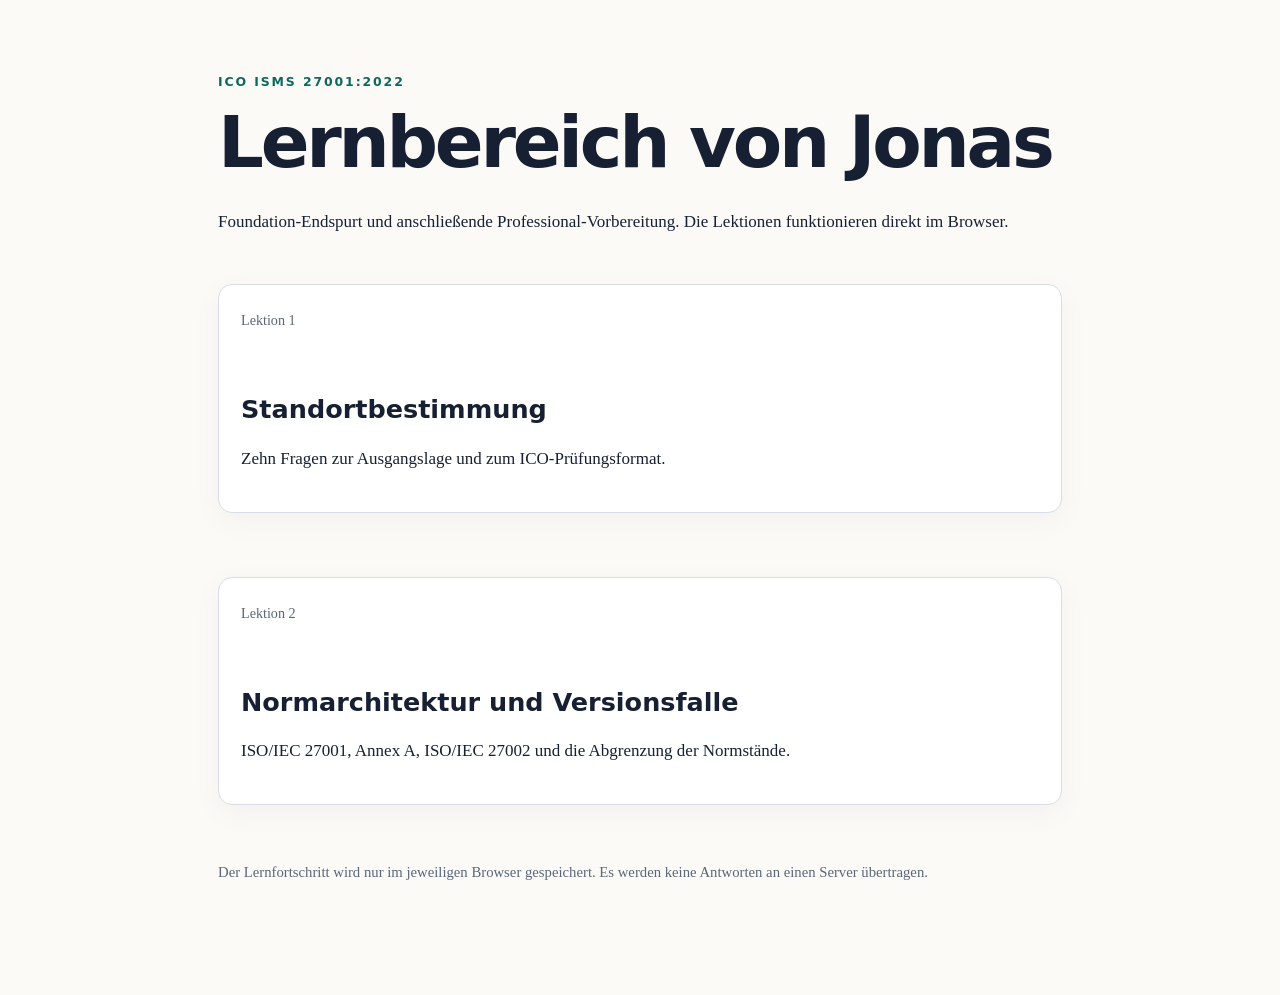
==== index.html @ bed4b861 "Publish ISO 27001 learning portal" ====
<!doctype html>
<html lang="de">
<head>
  <meta charset="utf-8">
  <meta name="viewport" content="width=device-width, initial-scale=1">
  <title>ICO ISMS 27001:2022 – Lernbereich</title>
  <link rel="stylesheet" href="assets/base.css">
  <style>
    .lesson-list { display:grid; gap:1rem; margin-top:1.5rem; }
    .lesson { display:block; color:inherit; text-decoration:none; }
    .lesson:hover { border-color:#5f86ff; transform:translateY(-1px); }
    .lesson small { color:var(--muted); }
    .note { margin-top:2rem; color:var(--muted); font-size:.92rem; }
  </style>
</head>
<body>
<main class="wrap">
  <header class="hero">
    <p class="eyebrow">ICO ISMS 27001:2022</p>
    <h1>Lernbereich von Jonas</h1>
    <p>Foundation-Endspurt und anschließende Professional-Vorbereitung. Die Lektionen funktionieren direkt im Browser.</p>
  </header>

  <section class="lesson-list" aria-label="Lektionen">
    <a class="card lesson" href="lessons/0001-standortbestimmung.html">
      <small>Lektion 1</small>
      <h2>Standortbestimmung</h2>
      <p>Zehn Fragen zur Ausgangslage und zum ICO-Prüfungsformat.</p>
    </a>
    <a class="card lesson" href="lessons/0002-normarchitektur-und-versionsfalle.html">
      <small>Lektion 2</small>
      <h2>Normarchitektur und Versionsfalle</h2>
      <p>ISO/IEC 27001, Annex A, ISO/IEC 27002 und die Abgrenzung der Normstände.</p>
    </a>
  </section>

  <p class="note">Der Lernfortschritt wird nur im jeweiligen Browser gespeichert. Es werden keine Antworten an einen Server übertragen.</p>
</main>
</body>
</html>
---- assets/base.css ----
:root{--ink:#172033;--muted:#5c6679;--paper:#fbfaf7;--card:#fff;--line:#d9dde5;--accent:#0b6b5b;--soft:#e9f4f1;--warn:#fff6dc}*{box-sizing:border-box}body{margin:0;background:var(--paper);color:var(--ink);font:17px/1.58 ui-serif,Georgia,serif}main{max-width:900px;margin:auto;padding:64px 28px 96px}h1,h2{font-family:ui-sans-serif,system-ui,sans-serif;line-height:1.15}h1{font-size:clamp(2.2rem,6vw,4.5rem);letter-spacing:-.045em;margin:.15em 0 .35em}h2{margin-top:2.4em}.eyebrow{font:700 .78rem/1 ui-sans-serif,system-ui;text-transform:uppercase;letter-spacing:.15em;color:var(--accent)}.lead{font-size:1.25rem;color:var(--muted);max-width:70ch}.card,aside{background:var(--card);border:1px solid var(--line);border-radius:14px;padding:22px;margin:24px 0;box-shadow:0 8px 30px #1720330a}aside{background:var(--soft);border-color:#b9d9d2}fieldset{border:0;padding:0;margin:0}legend{font-weight:700;margin-bottom:12px}label.option{display:block;border:1px solid var(--line);border-radius:10px;padding:12px 14px;margin:8px 0;background:#fff;cursor:pointer}label.option:hover{border-color:var(--accent)}input{margin-right:9px}button{font:700 1rem ui-sans-serif,system-ui;background:var(--accent);color:white;border:0;border-radius:10px;padding:13px 18px;cursor:pointer}.result{display:none;margin-top:24px;background:var(--soft);border-left:5px solid var(--accent);padding:18px}.explanation{display:none;color:var(--muted);border-top:1px solid var(--line);padding-top:12px;margin-top:12px}.question.correct{border-color:#70ad9d}.question.incorrect{border-color:#d59b4d;background:var(--warn)}table{width:100%;border-collapse:collapse;background:#fff}th,td{text-align:left;vertical-align:top;border-bottom:1px solid var(--line);padding:12px}th{font-family:ui-sans-serif,system-ui}.sources{font-size:.9rem;color:var(--muted);margin-top:40px}a{color:var(--accent)}@media print{body{background:#fff}.card,aside{box-shadow:none}button{display:none}main{padding:20px}}
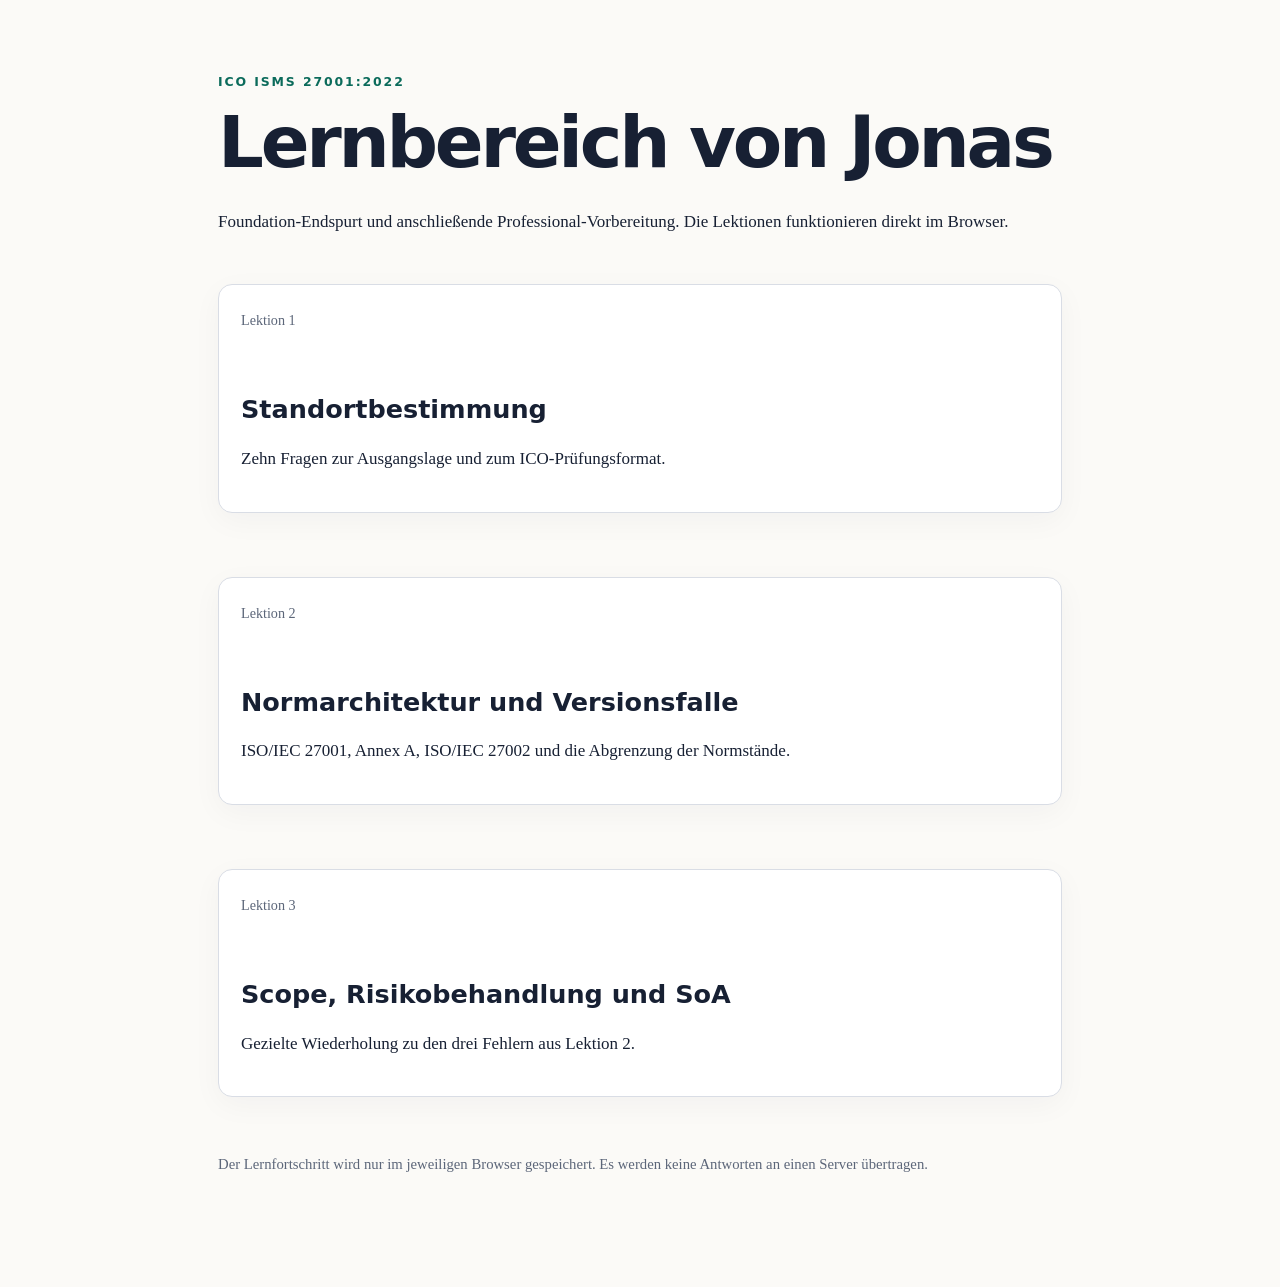
==== commit f4d9064b: "Add targeted Scope risk treatment and SoA lesson" ====
--- a/index.html
+++ b/index.html
@@ -32,6 +32,11 @@
       <h2>Normarchitektur und Versionsfalle</h2>
       <p>ISO/IEC 27001, Annex A, ISO/IEC 27002 und die Abgrenzung der Normstände.</p>
     </a>
+    <a class="card lesson" href="lessons/0003-scope-risikobehandlung-und-soa.html">
+      <small>Lektion 3</small>
+      <h2>Scope, Risikobehandlung und SoA</h2>
+      <p>Gezielte Wiederholung zu den drei Fehlern aus Lektion 2.</p>
+    </a>
   </section>
 
   <p class="note">Der Lernfortschritt wird nur im jeweiligen Browser gespeichert. Es werden keine Antworten an einen Server übertragen.</p>
--- a/assets/base.css
+++ b/assets/base.css
@@ -1 +1 @@
-:root{--ink:#172033;--muted:#5c6679;--paper:#fbfaf7;--card:#fff;--line:#d9dde5;--accent:#0b6b5b;--soft:#e9f4f1;--warn:#fff6dc}*{box-sizing:border-box}body{margin:0;background:var(--paper);color:var(--ink);font:17px/1.58 ui-serif,Georgia,serif}main{max-width:900px;margin:auto;padding:64px 28px 96px}h1,h2{font-family:ui-sans-serif,system-ui,sans-serif;line-height:1.15}h1{font-size:clamp(2.2rem,6vw,4.5rem);letter-spacing:-.045em;margin:.15em 0 .35em}h2{margin-top:2.4em}.eyebrow{font:700 .78rem/1 ui-sans-serif,system-ui;text-transform:uppercase;letter-spacing:.15em;color:var(--accent)}.lead{font-size:1.25rem;color:var(--muted);max-width:70ch}.card,aside{background:var(--card);border:1px solid var(--line);border-radius:14px;padding:22px;margin:24px 0;box-shadow:0 8px 30px #1720330a}aside{background:var(--soft);border-color:#b9d9d2}fieldset{border:0;padding:0;margin:0}legend{font-weight:700;margin-bottom:12px}label.option{display:block;border:1px solid var(--line);border-radius:10px;padding:12px 14px;margin:8px 0;background:#fff;cursor:pointer}label.option:hover{border-color:var(--accent)}input{margin-right:9px}button{font:700 1rem ui-sans-serif,system-ui;background:var(--accent);color:white;border:0;border-radius:10px;padding:13px 18px;cursor:pointer}.result{display:none;margin-top:24px;background:var(--soft);border-left:5px solid var(--accent);padding:18px}.explanation{display:none;color:var(--muted);border-top:1px solid var(--line);padding-top:12px;margin-top:12px}.question.correct{border-color:#70ad9d}.question.incorrect{border-color:#d59b4d;background:var(--warn)}table{width:100%;border-collapse:collapse;background:#fff}th,td{text-align:left;vertical-align:top;border-bottom:1px solid var(--line);padding:12px}th{font-family:ui-sans-serif,system-ui}.sources{font-size:.9rem;color:var(--muted);margin-top:40px}a{color:var(--accent)}@media print{body{background:#fff}.card,aside{box-shadow:none}button{display:none}main{padding:20px}}+:root{--ink:#172033;--muted:#5c6679;--paper:#fbfaf7;--card:#fff;--line:#d9dde5;--accent:#0b6b5b;--soft:#e9f4f1;--warn:#fff6dc}*{box-sizing:border-box}body{margin:0;background:var(--paper);color:var(--ink);font:17px/1.58 ui-serif,Georgia,serif}main{max-width:900px;margin:auto;padding:64px 28px 96px}h1,h2{font-family:ui-sans-serif,system-ui,sans-serif;line-height:1.15}h1{font-size:clamp(2.2rem,6vw,4.5rem);letter-spacing:-.045em;margin:.15em 0 .35em}h2{margin-top:2.4em}.eyebrow{font:700 .78rem/1 ui-sans-serif,system-ui;text-transform:uppercase;letter-spacing:.15em;color:var(--accent)}.lead{font-size:1.25rem;color:var(--muted);max-width:70ch}.card,aside{background:var(--card);border:1px solid var(--line);border-radius:14px;padding:22px;margin:24px 0;box-shadow:0 8px 30px #1720330a}aside{background:var(--soft);border-color:#b9d9d2}fieldset{border:0;padding:0;margin:0}legend{font-weight:700;margin-bottom:12px}label.option{display:block;border:1px solid var(--line);border-radius:10px;padding:12px 14px;margin:8px 0;background:#fff;cursor:pointer}label.option:hover{border-color:var(--accent)}input{margin-right:9px}button{font:700 1rem ui-sans-serif,system-ui;background:var(--accent);color:white;border:0;border-radius:10px;padding:13px 18px;cursor:pointer}.result{display:none;margin-top:24px;background:var(--soft);border-left:5px solid var(--accent);padding:18px}.explanation{display:none;color:var(--muted);border-top:1px solid var(--line);padding-top:12px;margin-top:12px}.question.correct{border-color:#70ad9d}.question.incorrect{border-color:#d59b4d;background:var(--warn)}table{width:100%;border-collapse:collapse;background:#fff}th,td{text-align:left;vertical-align:top;border-bottom:1px solid var(--line);padding:12px}th{font-family:ui-sans-serif,system-ui}.sources{font-size:.9rem;color:var(--muted);margin-top:40px}a{color:var(--accent)}.q{border:1px solid var(--line);border-radius:12px;padding:16px;margin:18px 0}.q label{display:block;border:1px solid var(--line);border-radius:9px;padding:10px 12px;margin:8px 0;background:#fff}.explain{display:none;color:var(--muted);border-top:1px solid var(--line);padding-top:12px;margin-top:14px}.q.ok{border-color:#70ad9d;background:#effaf6}.q.bad{border-color:#d59b4d;background:var(--warn)}.q label.correct-answer{border-color:#4f9a82;background:#e1f4ed}.q label.correct-answer::after{content:" ✓ richtige Antwort";color:#28745f;font:700 .85rem ui-sans-serif,system-ui}.q label.selected-wrong{border-color:#c67863;background:#fff0ec}.q label.selected-wrong::after{content:" ✗ falsch gewählt";color:#a74731;font:700 .85rem ui-sans-serif,system-ui}@media print{body{background:#fff}.card,aside{box-shadow:none}button{display:none}main{padding:20px}}
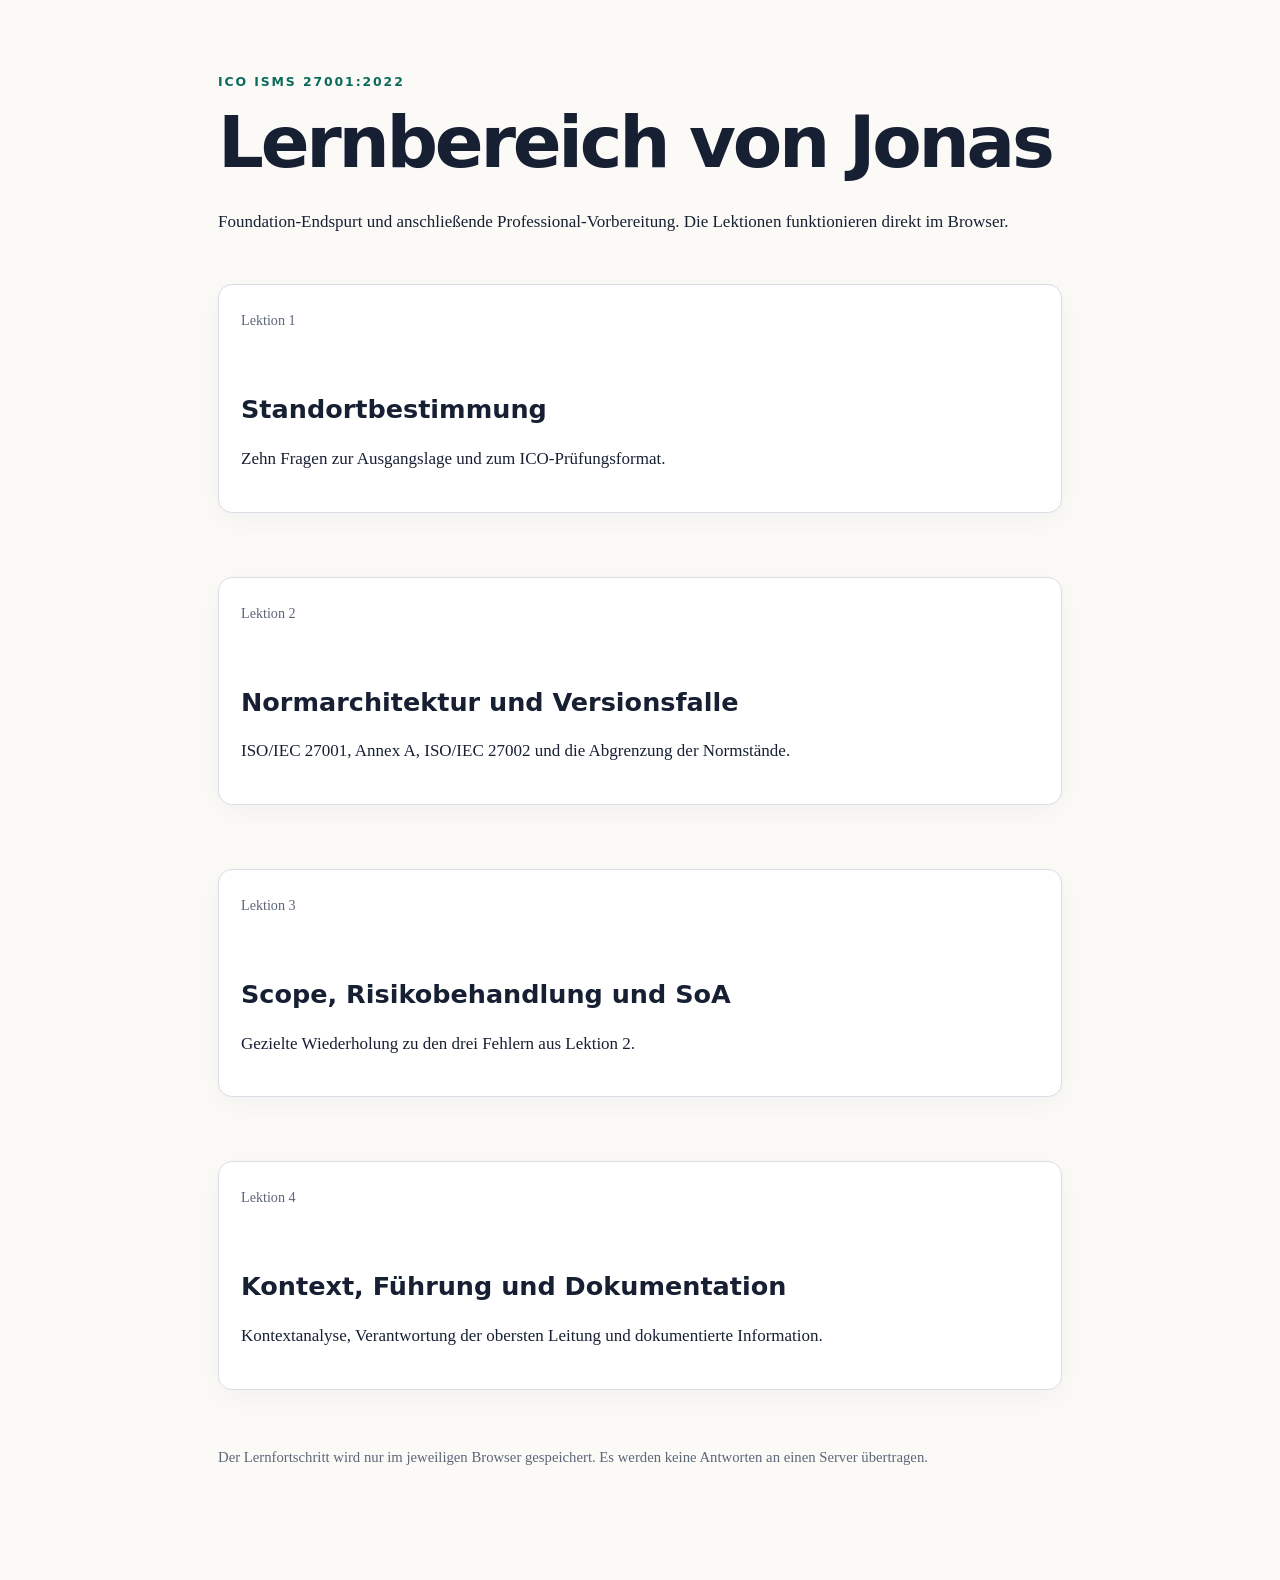
==== commit 6160cff8: "Add context leadership and documentation lesson" ====
--- a/index.html
+++ b/index.html
@@ -37,6 +37,11 @@
       <h2>Scope, Risikobehandlung und SoA</h2>
       <p>Gezielte Wiederholung zu den drei Fehlern aus Lektion 2.</p>
     </a>
+    <a class="card lesson" href="lessons/0004-kontext-fuehrung-und-dokumentation.html">
+      <small>Lektion 4</small>
+      <h2>Kontext, Führung und Dokumentation</h2>
+      <p>Kontextanalyse, Verantwortung der obersten Leitung und dokumentierte Information.</p>
+    </a>
   </section>
 
   <p class="note">Der Lernfortschritt wird nur im jeweiligen Browser gespeichert. Es werden keine Antworten an einen Server übertragen.</p>
